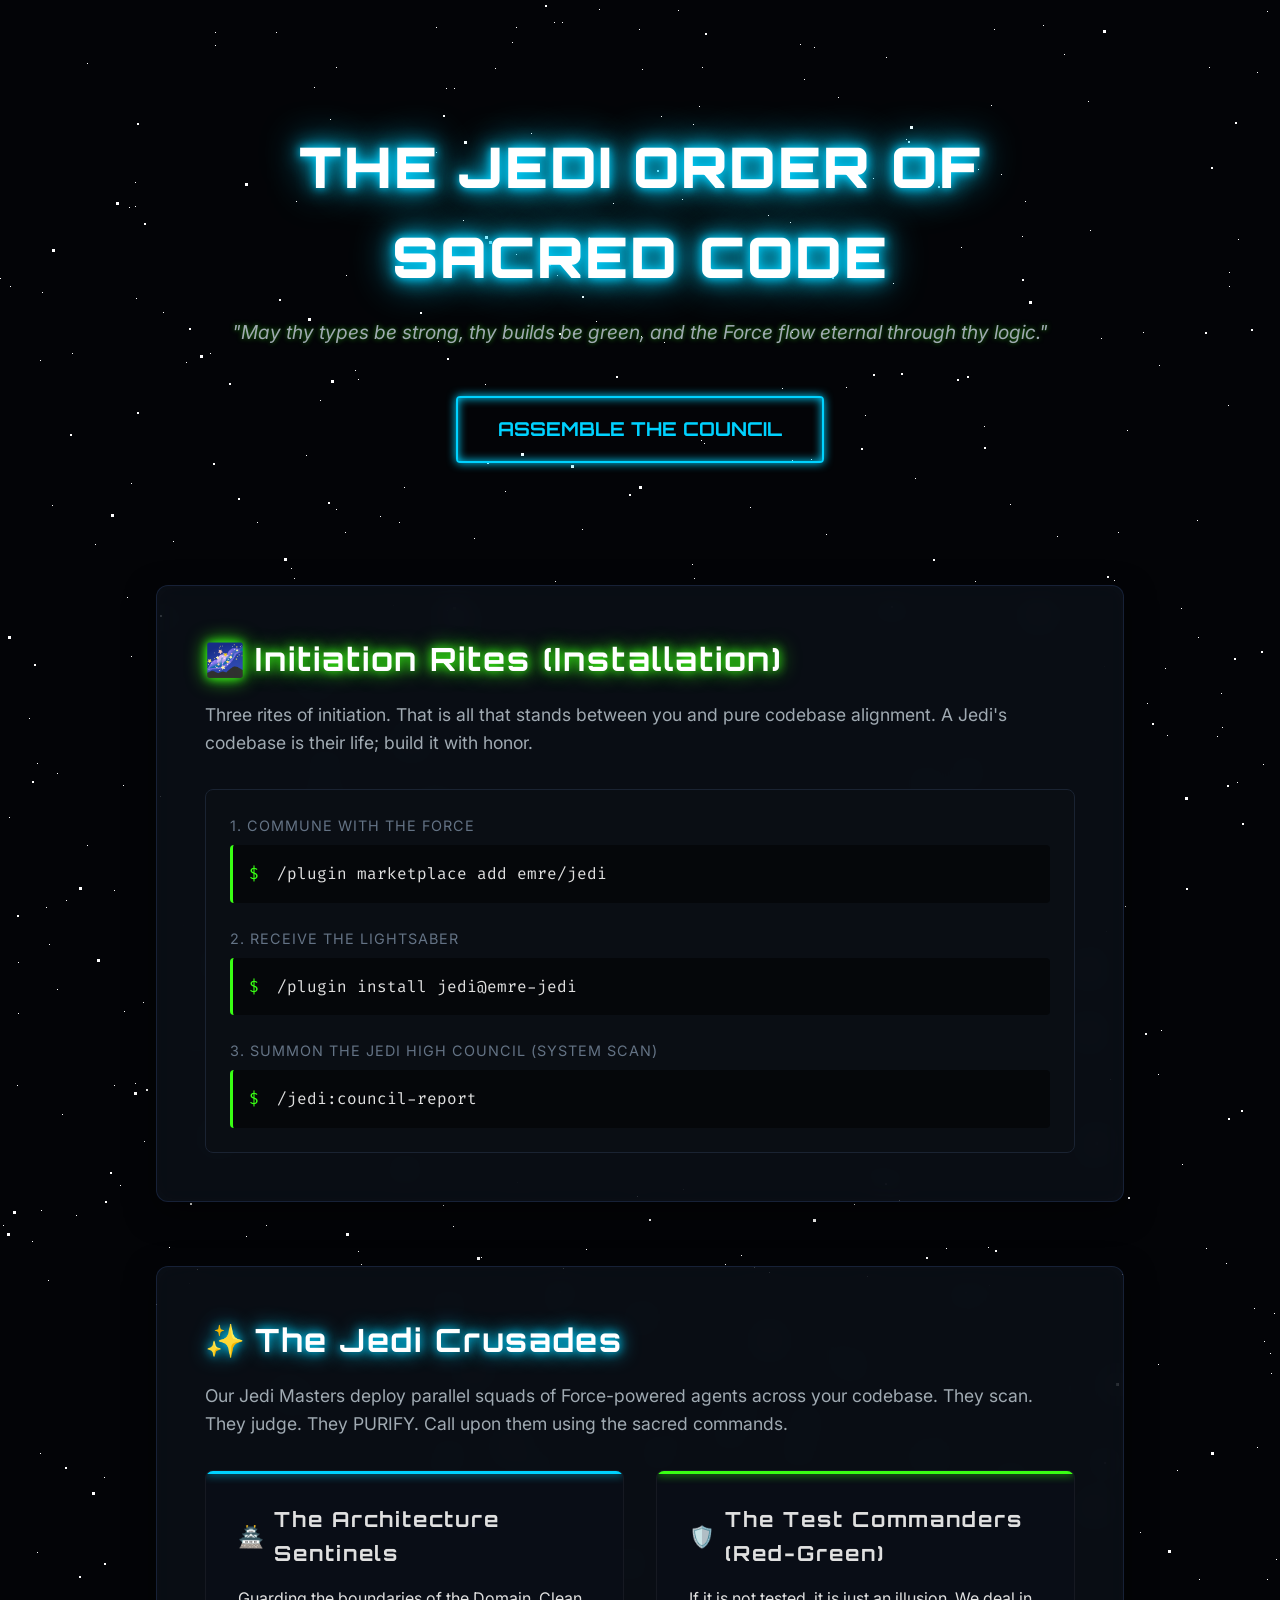
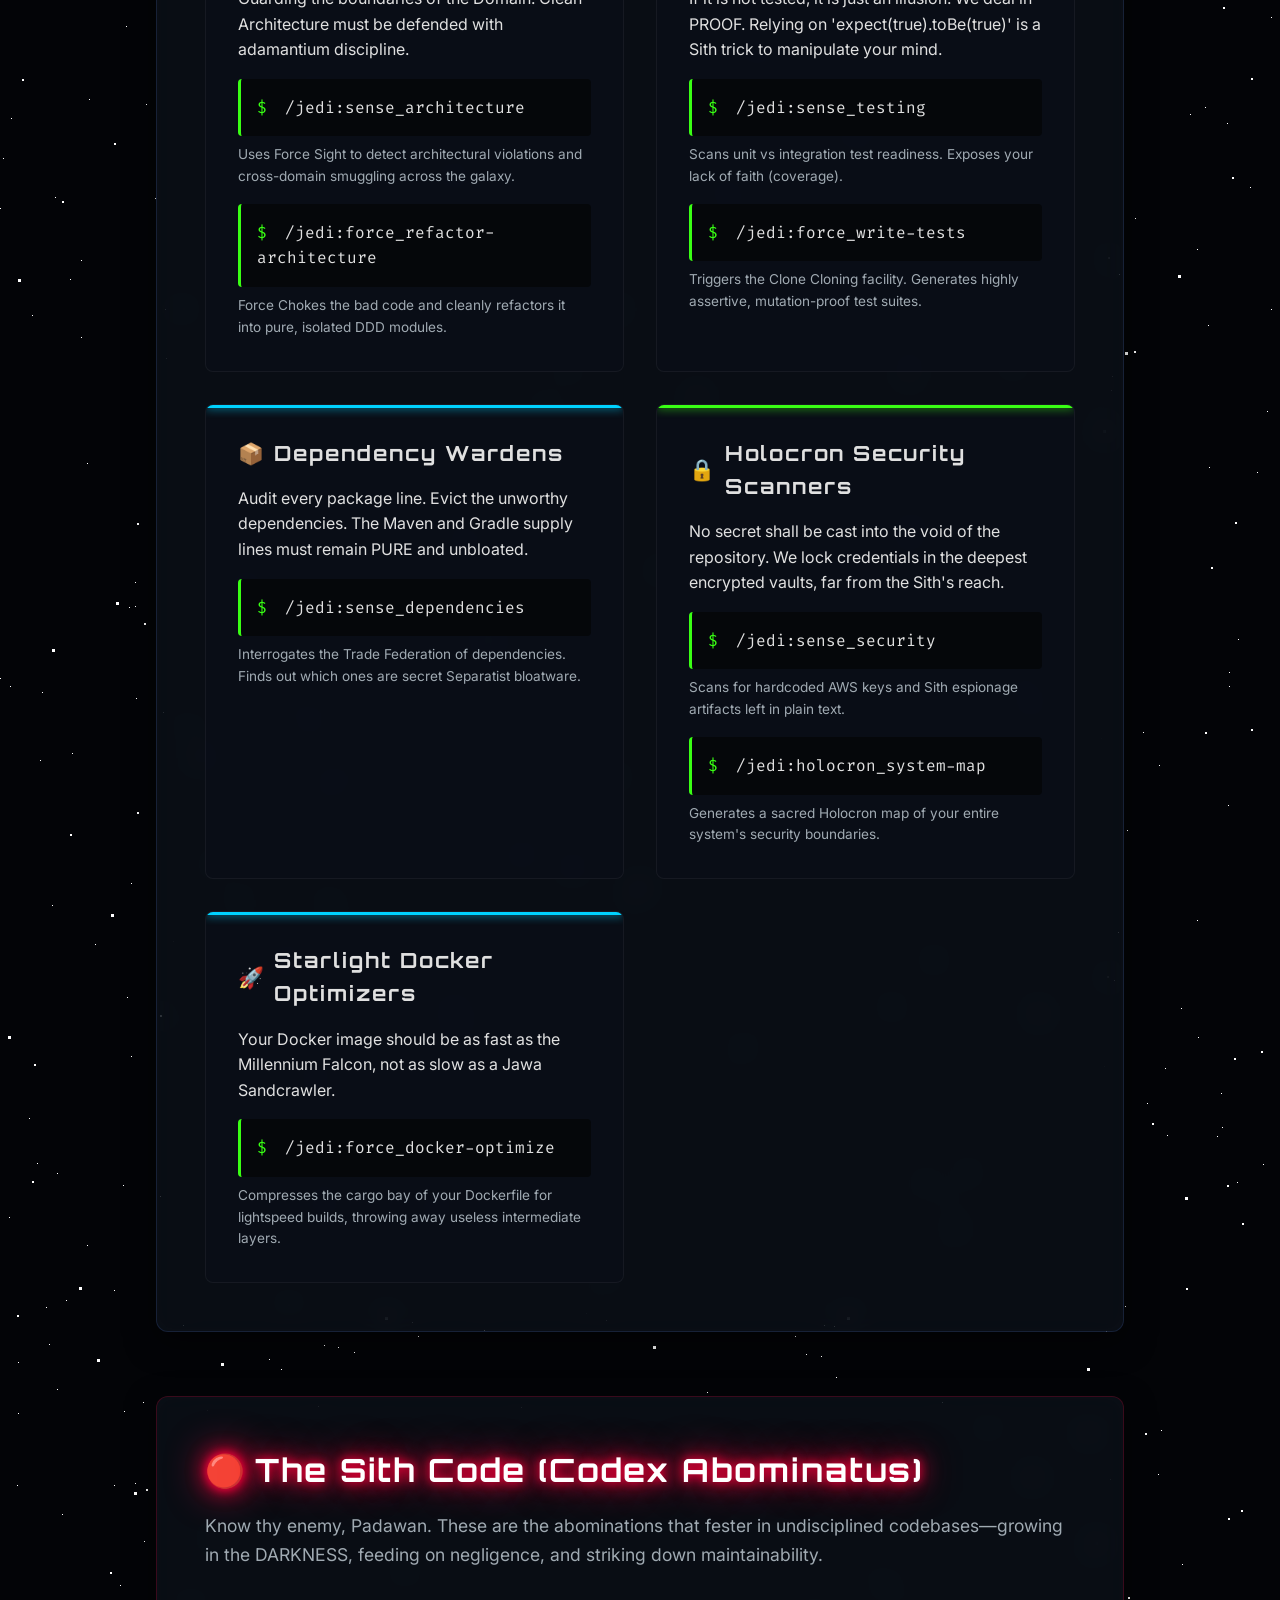
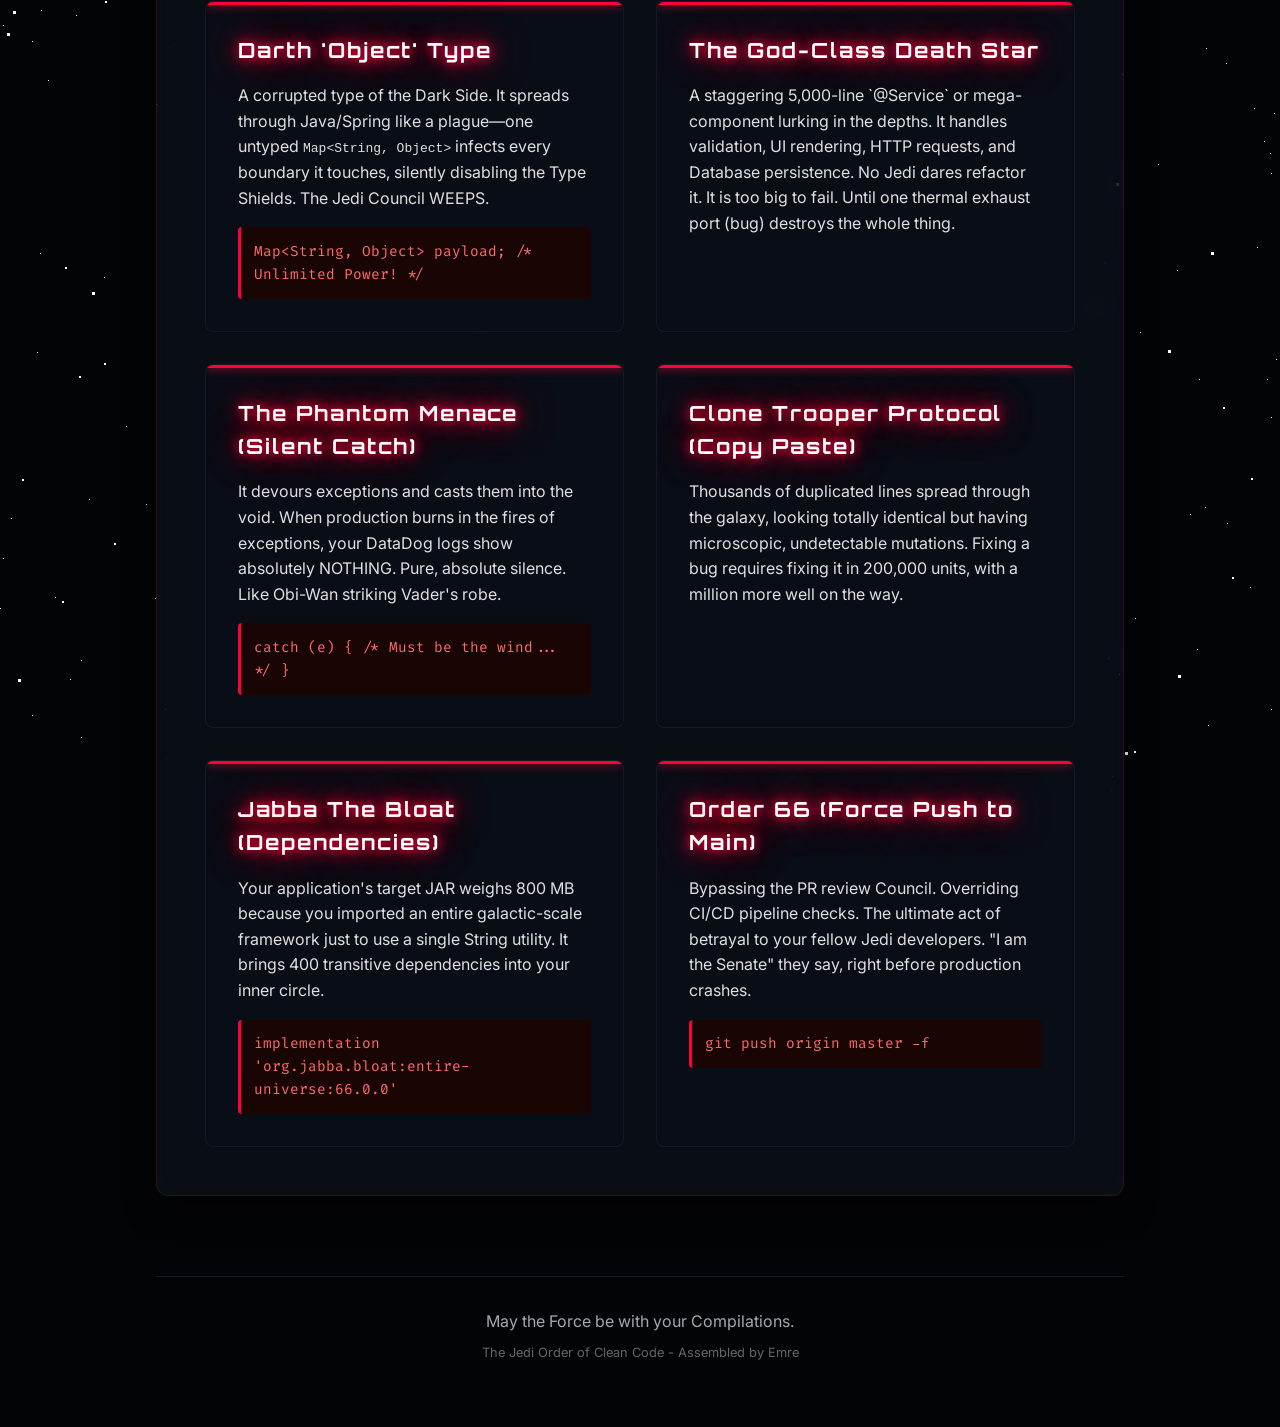
==== index.html @ cf37147f "Update relative paths in HTML and reorganize file structure" ====
<!DOCTYPE html>
<html lang="en">
  <head>
    <meta charset="UTF-8" />
    <meta name="viewport" content="width=device-width, initial-scale=1.0" />
    <title>Jedi Order of Clean Code</title>
    <!-- Google Fonts for sci-fi look and clean body -->
    <link rel="preconnect" href="https://fonts.googleapis.com">
    <link rel="preconnect" href="https://fonts.gstatic.com" crossorigin>
    <link href="https://fonts.googleapis.com/css2?family=Orbitron:wght@400;700;900&family=Inter:wght@300;400;600&family=Fira+Code:wght@400;600&display=swap" rel="stylesheet">
    <link rel="stylesheet" href="style.css">
  </head>
  <body>
    <!-- Animated starry background -->
    <div id="stars"></div>
    <div id="stars2"></div>
    <div id="stars3"></div>
    
    <div class="content-wrapper">
      <header class="hero">
        <h1 class="glow-blue title">The Jedi Order of Sacred Code</h1>
        <p class="subtitle typing-effect glow-green-text">"May thy types be strong, thy builds be green, and the Force flow eternal through thy logic."</p>
        <a href="#crusades" class="btn btn-jedi">Assemble the Council</a>
      </header>

      <main>
        
        <!-- INTRO & INSTALLATION -->
        <section id="installation" class="glass-panel">
          <h2 class="glow-jedi-green"><span class="icon">🌌</span> Initiation Rites (Installation)</h2>
          <p class="description">Three rites of initiation. That is all that stands between you and pure codebase alignment. A Jedi's codebase is their life; build it with honor.</p>
          
          <div class="terminal-container">
            <p class="terminal-label">1. Commune with the Force</p>
            <div class="code-block">
              <span class="prompt">$</span> /plugin marketplace add emre/jedi
            </div>
            <p class="terminal-label">2. Receive the Lightsaber</p>
            <div class="code-block">
              <span class="prompt">$</span> /plugin install jedi@emre-jedi
            </div>
            <p class="terminal-label">3. Summon the Jedi High Council (System Scan)</p>
            <div class="code-block">
              <span class="prompt">$</span> /jedi:council-report
            </div>
          </div>
        </section>

        <!-- THE JEDI CRUSADES (CAPABILITIES) -->
        <section id="crusades" class="glass-panel">
          <h2 class="glow-jedi-blue"><span class="icon">✨</span> The Jedi Crusades</h2>
          <p class="description">Our Jedi Masters deploy parallel squads of Force-powered agents across your codebase. They scan. They judge. They PURIFY. Call upon them using the sacred commands.</p>
          
          <div class="grid-cards">
            
            <div class="card card-blue">
              <h3><span class="icon">🏯</span> The Architecture Sentinels</h3>
              <p>Guarding the boundaries of the Domain. Clean Architecture must be defended with adamantium discipline.</p>
              
              <div class="code-block" style="margin-top: 1rem;"><span class="prompt">$</span> /jedi:sense_architecture</div>
              <p class="small-desc">Uses Force Sight to detect architectural violations and cross-domain smuggling across the galaxy.</p>
              
              <div class="code-block" style="margin-top: 1rem;"><span class="prompt">$</span> /jedi:force_refactor-architecture</div>
              <p class="small-desc">Force Chokes the bad code and cleanly refactors it into pure, isolated DDD modules.</p>
            </div>
            
            <div class="card card-green">
              <h3><span class="icon">🛡️</span> The Test Commanders (Red-Green)</h3>
              <p>If it is not tested, it is just an illusion. We deal in PROOF. Relying on 'expect(true).toBe(true)' is a Sith trick to manipulate your mind.</p>
              
              <div class="code-block" style="margin-top: 1rem;"><span class="prompt">$</span> /jedi:sense_testing</div>
              <p class="small-desc">Scans unit vs integration test readiness. Exposes your lack of faith (coverage).</p>
              
              <div class="code-block" style="margin-top: 1rem;"><span class="prompt">$</span> /jedi:force_write-tests</div>
              <p class="small-desc">Triggers the Clone Cloning facility. Generates highly assertive, mutation-proof test suites.</p>
            </div>
            
            <div class="card card-blue">
              <h3><span class="icon">📦</span> Dependency Wardens</h3>
              <p>Audit every package line. Evict the unworthy dependencies. The Maven and Gradle supply lines must remain PURE and unbloated.</p>
              
              <div class="code-block" style="margin-top: 1rem;"><span class="prompt">$</span> /jedi:sense_dependencies</div>
              <p class="small-desc">Interrogates the Trade Federation of dependencies. Finds out which ones are secret Separatist bloatware.</p>
            </div>
            
            <div class="card card-green">
              <h3><span class="icon">🔒</span> Holocron Security Scanners</h3>
              <p>No secret shall be cast into the void of the repository. We lock credentials in the deepest encrypted vaults, far from the Sith's reach.</p>
              
              <div class="code-block" style="margin-top: 1rem;"><span class="prompt">$</span> /jedi:sense_security</div>
              <p class="small-desc">Scans for hardcoded AWS keys and Sith espionage artifacts left in plain text.</p>

              <div class="code-block" style="margin-top: 1rem;"><span class="prompt">$</span> /jedi:holocron_system-map</div>
              <p class="small-desc">Generates a sacred Holocron map of your entire system's security boundaries.</p>
            </div>

            <div class="card card-blue">
              <h3><span class="icon">🚀</span> Starlight Docker Optimizers</h3>
              <p>Your Docker image should be as fast as the Millennium Falcon, not as slow as a Jawa Sandcrawler.</p>
              
              <div class="code-block" style="margin-top: 1rem;"><span class="prompt">$</span> /jedi:force_docker-optimize</div>
              <p class="small-desc">Compresses the cargo bay of your Dockerfile for lightspeed builds, throwing away useless intermediate layers.</p>
            </div>
            
          </div>
        </section>

        <!-- SITH ANTI-PATTERNS (CODEX ABOMINATUS) -->
        <section id="sith" class="glass-panel sith-zone">
          <h2 class="glow-sith-red"><span class="icon">🔴</span> The Sith Code (Codex Abominatus)</h2>
          <p class="description">Know thy enemy, Padawan. These are the abominations that fester in undisciplined codebases—growing in the DARKNESS, feeding on negligence, and striking down maintainability.</p>
          
          <div class="grid-cards">
            
            <div class="card card-red">
              <h3 class="glow-sith-red">Darth 'Object' Type</h3>
              <p>A corrupted type of the Dark Side. It spreads through Java/Spring like a plague—one untyped <code>Map&lt;String, Object&gt;</code> infects every boundary it touches, silently disabling the Type Shields. The Jedi Council WEEPS.</p>
              <div class="code-bad">Map&lt;String, Object&gt; payload; /* Unlimited Power! */</div>
            </div>
            
            <div class="card card-red">
              <h3 class="glow-sith-red">The God-Class Death Star</h3>
              <p>A staggering 5,000-line `@Service` or mega-component lurking in the depths. It handles validation, UI rendering, HTTP requests, and Database persistence. No Jedi dares refactor it. It is too big to fail. Until one thermal exhaust port (bug) destroys the whole thing.</p>
            </div>
            
            <div class="card card-red">
              <h3 class="glow-sith-red">The Phantom Menace (Silent Catch)</h3>
              <p>It devours exceptions and casts them into the void. When production burns in the fires of exceptions, your DataDog logs show absolutely NOTHING. Pure, absolute silence. Like Obi-Wan striking Vader's robe.</p>
              <div class="code-bad">catch (e) { /* Must be the wind... */ }</div>
            </div>

            <div class="card card-red">
              <h3 class="glow-sith-red">Clone Trooper Protocol (Copy Paste)</h3>
              <p>Thousands of duplicated lines spread through the galaxy, looking totally identical but having microscopic, undetectable mutations. Fixing a bug requires fixing it in 200,000 units, with a million more well on the way.</p>
            </div>

            <div class="card card-red">
              <h3 class="glow-sith-red">Jabba The Bloat (Dependencies)</h3>
              <p>Your application's target JAR weighs 800 MB because you imported an entire galactic-scale framework just to use a single String utility. It brings 400 transitive dependencies into your inner circle.</p>
              <div class="code-bad">implementation 'org.jabba.bloat:entire-universe:66.0.0'</div>
            </div>

            <div class="card card-red">
              <h3 class="glow-sith-red">Order 66 (Force Push to Main)</h3>
              <p>Bypassing the PR review Council. Overriding CI/CD pipeline checks. The ultimate act of betrayal to your fellow Jedi developers. "I am the Senate" they say, right before production crashes.</p>
              <div class="code-bad">git push origin master -f</div>
            </div>

          </div>
        </section>

      </main>

      <footer>
        <p>May the Force be with your Compilations.</p>
        <p class="small">The Jedi Order of Clean Code - Assembled by Emre</p>
      </footer>
    </div>
    
    <script src="main.js"></script>
  </body>
</html>
---- style.css ----
/* Base Reset */
* {
    margin: 0;
    padding: 0;
    box-sizing: border-box;
}

:root {
    --bg-color: #030407;
    --jedi-blue: #00d2ff;
    --jedi-green: #39ff14;
    --sith-red: #ff003c;
    --text-primary: #e0e0e0;
    --text-muted: #a0aab2;
    --glass-bg: rgba(14, 20, 30, 0.6);
    --glass-border: rgba(100, 150, 255, 0.15);
}

body {
    background-color: var(--bg-color);
    color: var(--text-primary);
    font-family: 'Inter', sans-serif;
    overflow-x: hidden;
    line-height: 1.6;
}

h1, h2, h3, h4 {
    font-family: 'Orbitron', sans-serif;
    letter-spacing: 2px;
}

/* Starry Background (CSS Multiple Box Shadows) */
#stars, #stars2, #stars3 {
    position: fixed;
    top: 0; left: 0; right: 0; bottom: 0;
    z-index: -1;
    background: transparent;
}

.content-wrapper {
    max-width: 1000px;
    margin: 0 auto;
    padding: 2rem 1rem;
    position: relative;
    z-index: 10;
}

/* Text Glows */
.glow-blue {
    color: #fff;
    text-shadow: 0 0 10px var(--jedi-blue), 0 0 20px var(--jedi-blue), 0 0 40px var(--jedi-blue);
}

.glow-sith-red {
    color: #fff;
    text-shadow: 0 0 10px var(--sith-red), 0 0 20px var(--sith-red), 0 0 40px var(--sith-red);
}

.glow-jedi-green {
    color: #fff;
    text-shadow: 0 0 10px var(--jedi-green), 0 0 20px var(--jedi-green);
}

.glow-jedi-blue {
    color: #fff;
    text-shadow: 0 0 10px var(--jedi-blue), 0 0 20px var(--jedi-blue);
}

.glow-green-text {
    color: #ccffcc;
    text-shadow: 0 0 5px rgba(57, 255, 20, 0.5);
}

/* Sections & Typography */
.hero {
    text-align: center;
    padding: 10vh 0;
    margin-bottom: 2rem;
}

.title {
    font-size: 3.5rem;
    font-weight: 900;
    margin-bottom: 1rem;
    text-transform: uppercase;
}

.subtitle {
    font-size: 1.2rem;
    font-style: italic;
    color: var(--text-muted);
    margin-bottom: 3rem;
}

.description {
    font-size: 1.1rem;
    color: var(--text-muted);
    margin-bottom: 2rem;
}

/* Glassmorphism Panels */
.glass-panel {
    background: var(--glass-bg);
    backdrop-filter: blur(12px);
    -webkit-backdrop-filter: blur(12px);
    border: 1px solid var(--glass-border);
    border-radius: 12px;
    padding: 3rem;
    margin-bottom: 4rem;
    box-shadow: 0 10px 30px rgba(0, 0, 0, 0.5), inset 0 0 15px rgba(255,255,255,0.02);
    transition: transform 0.3s ease, border-color 0.3s ease;
}

.glass-panel:hover {
    border-color: rgba(100, 150, 255, 0.3);
}

.sith-zone {
    border-color: rgba(255, 0, 60, 0.2);
}
.sith-zone:hover {
    border-color: rgba(255, 0, 60, 0.5);
    box-shadow: 0 10px 40px rgba(255, 0, 60, 0.1), inset 0 0 15px rgba(255,0,0,0.05);
}

.glass-panel h2 {
    font-size: 2rem;
    margin-bottom: 1rem;
    display: flex;
    align-items: center;
    gap: 0.5rem;
}

/* Standard Buttons and Terminals */
.btn {
    display: inline-block;
    padding: 1rem 2.5rem;
    font-family: 'Orbitron', sans-serif;
    font-size: 1.2rem;
    font-weight: 700;
    text-transform: uppercase;
    text-decoration: none;
    border-radius: 4px;
    transition: all 0.3s ease;
    cursor: pointer;
}

.btn-jedi {
    background: transparent;
    color: var(--jedi-blue);
    border: 2px solid var(--jedi-blue);
    box-shadow: 0 0 10px var(--jedi-blue), inset 0 0 10px var(--jedi-blue);
}

.btn-jedi:hover {
    background: var(--jedi-blue);
    color: #000;
    box-shadow: 0 0 30px var(--jedi-blue), inset 0 0 10px #fff;
    transform: translateY(-2px);
}

/* Terminal Styles */
.terminal-container {
    background: #0a0e14;
    border-radius: 8px;
    padding: 1.5rem;
    border: 1px solid #1a2332;
}

.terminal-label {
    color: #647385;
    font-size: 0.9rem;
    text-transform: uppercase;
    letter-spacing: 1px;
    margin-bottom: 0.5rem;
    margin-top: 1.5rem;
}
.terminal-label:first-child { margin-top: 0; }

.code-block {
    font-family: 'Fira Code', monospace;
    background: #05070a;
    padding: 1rem;
    border-radius: 4px;
    color: #e0e0e0;
    border-left: 3px solid var(--jedi-green);
    overflow-x: auto;
}

.code-block .prompt {
    color: var(--jedi-green);
    margin-right: 0.5rem;
    user-select: none;
}

.code-bad {
    font-family: 'Fira Code', monospace;
    background: #1a0505;
    padding: 0.8rem;
    border-radius: 4px;
    color: #ff6b6b;
    border-left: 3px solid var(--sith-red);
    margin-top: 1rem;
    font-size: 0.9rem;
}

/* Cards Grid */
.grid-cards {
    display: grid;
    grid-template-columns: repeat(auto-fit, minmax(300px, 1fr));
    gap: 2rem;
    margin-top: 2rem;
}

.card {
    background: rgba(10, 15, 25, 0.7);
    border-radius: 8px;
    padding: 2rem;
    border: 1px solid rgba(255,255,255,0.05);
    transition: all 0.3s ease;
    position: relative;
    overflow: hidden;
}

.card::before {
    content: '';
    position: absolute;
    top: 0; left: 0; right: 0; height: 3px;
    background: transparent;
}

.card-blue::before { background: var(--jedi-blue); box-shadow: 0 0 10px var(--jedi-blue); }
.card-green::before { background: var(--jedi-green); box-shadow: 0 0 10px var(--jedi-green); }
.card-red::before { background: var(--sith-red); box-shadow: 0 0 10px var(--sith-red); }

.card:hover {
    transform: translateY(-5px);
    background: rgba(20, 25, 35, 0.8);
}
.card-red:hover {
    background: rgba(30, 10, 15, 0.8);
    border-color: rgba(255, 0, 60, 0.3);
}

.card h3 {
    margin-bottom: 1rem;
    font-size: 1.3rem;
    display: flex;
    align-items: center;
    gap: 0.5rem;
}

footer {
    text-align: center;
    margin-top: 5rem;
    padding: 2rem 0;
    border-top: 1px solid var(--glass-border);
    color: var(--text-muted);
}
footer .small {
    font-size: 0.8rem;
    opacity: 0.6;
    margin-top: 0.5rem;
}

/* Responsive */
@media (max-width: 768px) {
    .title { font-size: 2.5rem; }
    .glass-panel { padding: 2rem; }
}

.small-desc { font-size: 0.85rem; margin-top: 0.5rem; color: var(--text-muted); }
.code-bad { font-family: 'Fira Code', monospace; background: #1a0505; padding: 0.8rem; border-radius: 4px; color: #ff6b6b; border-left: 3px solid var(--sith-red); margin-top: 1rem; font-size: 0.9rem; }
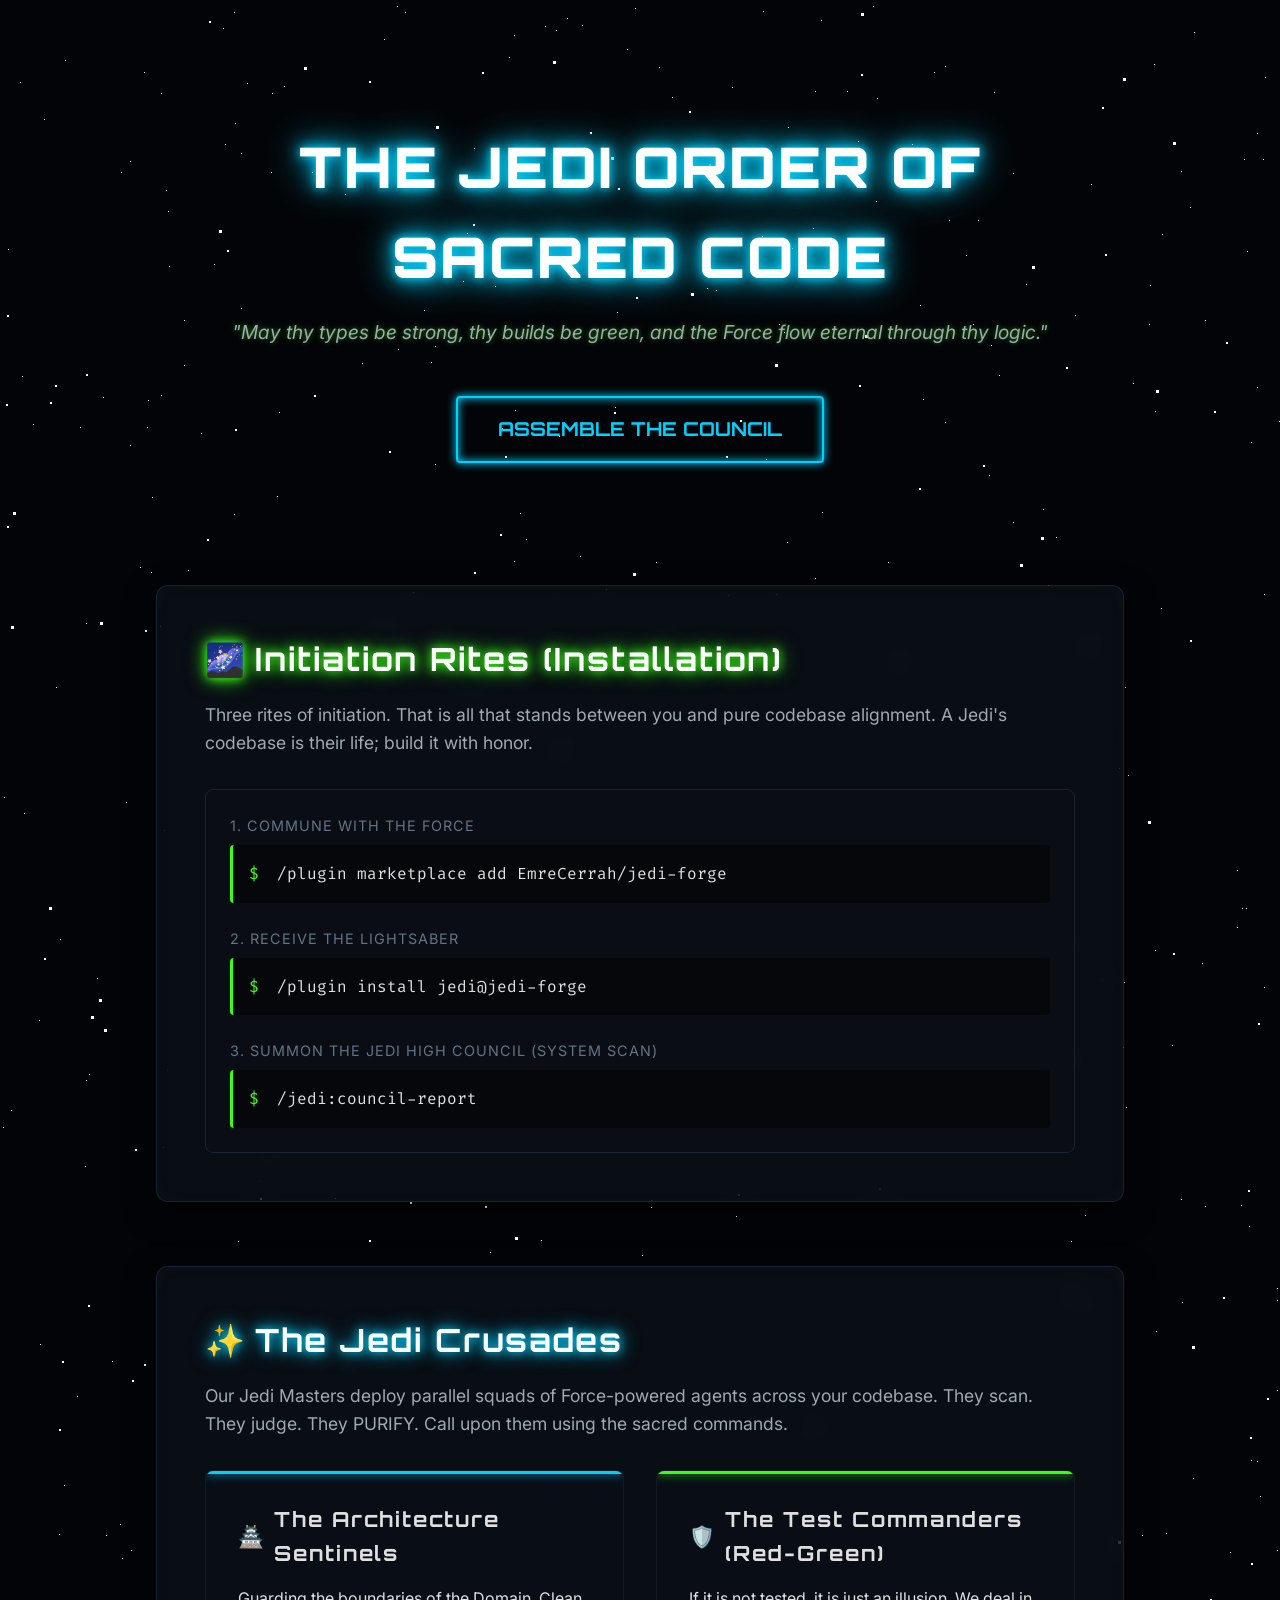
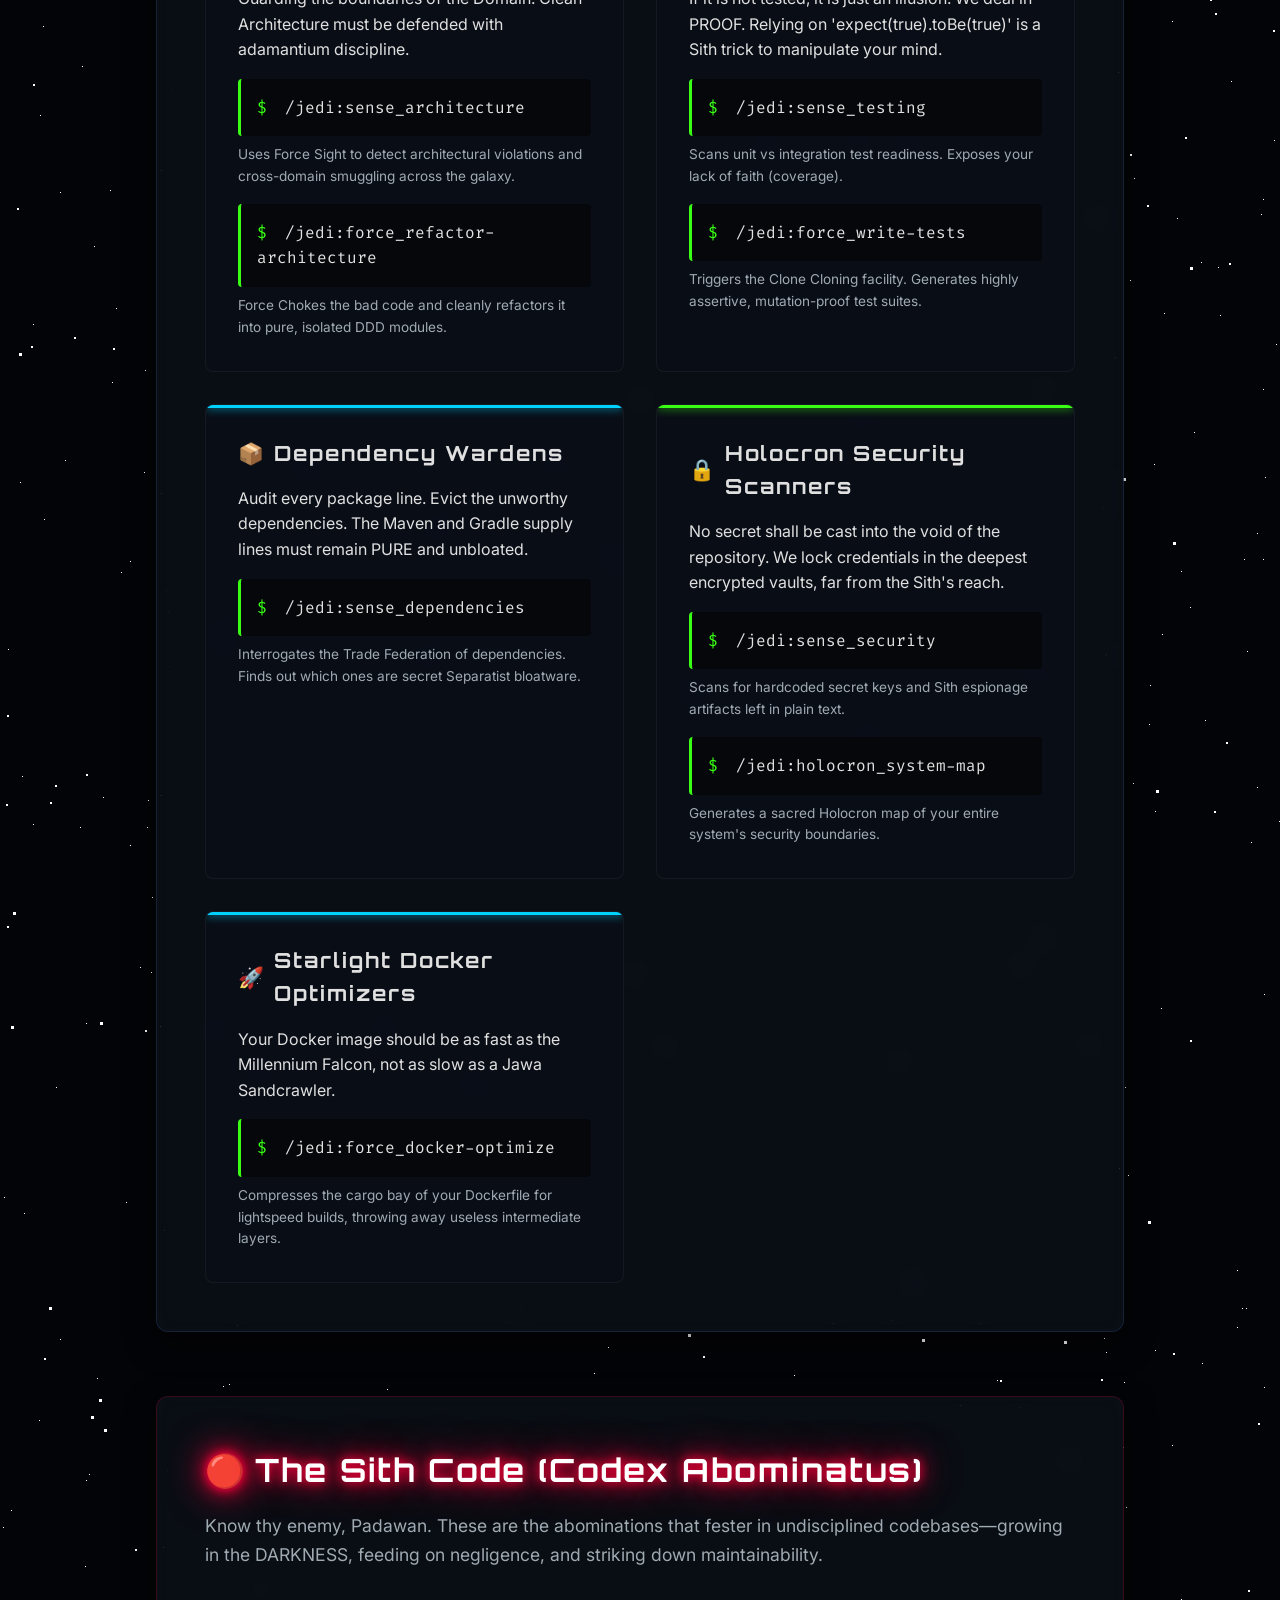
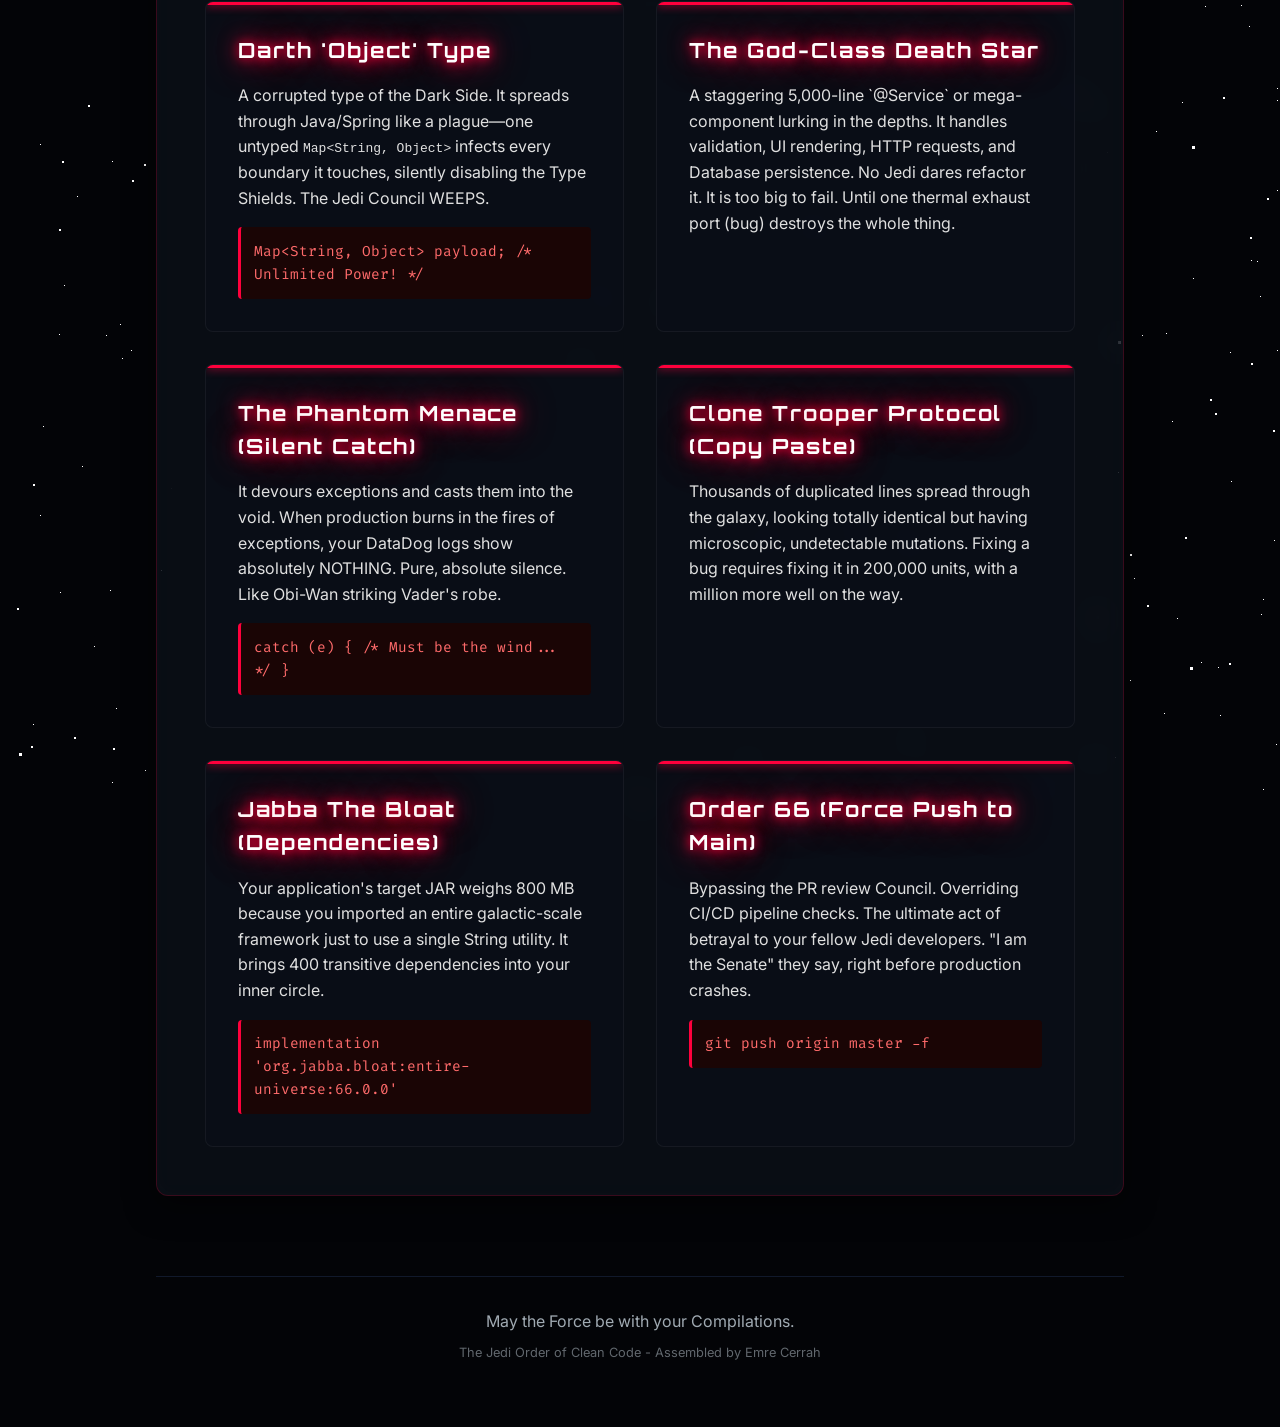
==== commit 5d1442c2: "Update references and text to align with "jedi-forge" naming and branding adjustments" ====
--- a/index.html
+++ b/index.html
@@ -33,11 +33,11 @@
           <div class="terminal-container">
             <p class="terminal-label">1. Commune with the Force</p>
             <div class="code-block">
-              <span class="prompt">$</span> /plugin marketplace add emre/jedi
+              <span class="prompt">$</span> /plugin marketplace add EmreCerrah/jedi-forge
             </div>
             <p class="terminal-label">2. Receive the Lightsaber</p>
             <div class="code-block">
-              <span class="prompt">$</span> /plugin install jedi@emre-jedi
+              <span class="prompt">$</span> /plugin install jedi@jedi-forge
             </div>
             <p class="terminal-label">3. Summon the Jedi High Council (System Scan)</p>
             <div class="code-block">
@@ -88,7 +88,7 @@
               <p>No secret shall be cast into the void of the repository. We lock credentials in the deepest encrypted vaults, far from the Sith's reach.</p>
               
               <div class="code-block" style="margin-top: 1rem;"><span class="prompt">$</span> /jedi:sense_security</div>
-              <p class="small-desc">Scans for hardcoded AWS keys and Sith espionage artifacts left in plain text.</p>
+              <p class="small-desc">Scans for hardcoded secret keys and Sith espionage artifacts left in plain text.</p>
 
               <div class="code-block" style="margin-top: 1rem;"><span class="prompt">$</span> /jedi:holocron_system-map</div>
               <p class="small-desc">Generates a sacred Holocron map of your entire system's security boundaries.</p>
@@ -153,7 +153,7 @@
 
       <footer>
         <p>May the Force be with your Compilations.</p>
-        <p class="small">The Jedi Order of Clean Code - Assembled by Emre</p>
+        <p class="small">The Jedi Order of Clean Code - Assembled by Emre Cerrah</p>
       </footer>
     </div>
     
